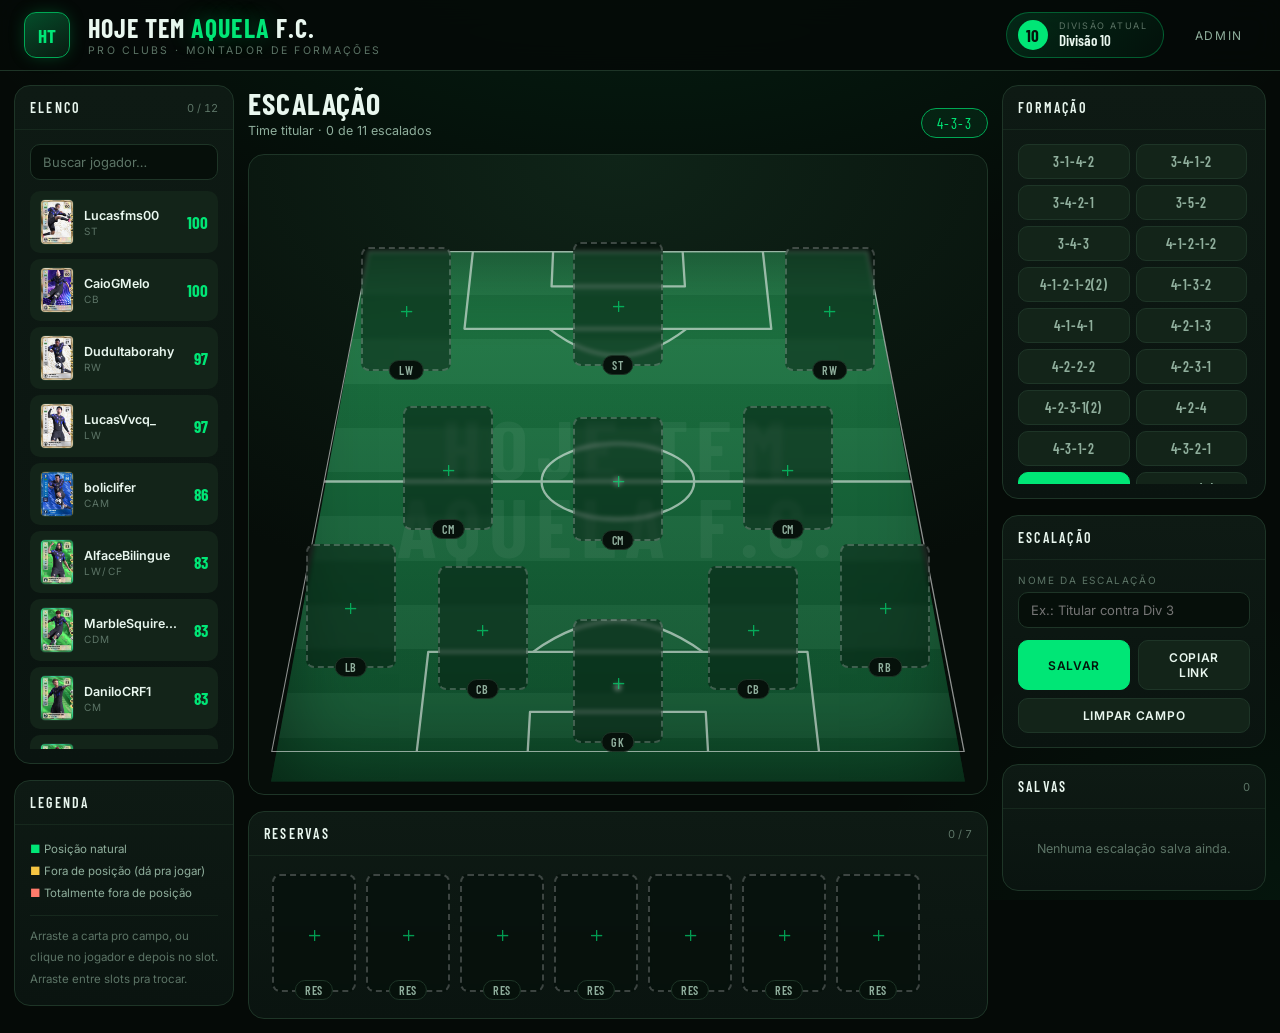
==== index.html @ 06a7ee10 "Montador de formacoes do HOJE TEM AQUELA F.C. - 29 formacoes do EA FC 26 com as coordenadas de cada " ====
<!DOCTYPE html>
<html lang="pt-BR">
<head>
<meta charset="utf-8">
<meta name="viewport" content="width=device-width, initial-scale=1">
<title>HOJE TEM AQUELA F.C. — Montador de Formações</title>
<meta name="description" content="Montador de escalações do HOJE TEM AQUELA F.C. para Pro Clubs.">
<meta name="theme-color" content="#050a07">
<link rel="icon" href="data:image/svg+xml,<svg xmlns='http://www.w3.org/2000/svg' viewBox='0 0 100 100'><rect width='100' height='100' rx='22' fill='%23050a07'/><text x='50' y='68' font-size='54' font-family='sans-serif' font-weight='bold' fill='%2300e676' text-anchor='middle'>H</text></svg>">
<link rel="preconnect" href="https://fonts.googleapis.com">
<link rel="preconnect" href="https://fonts.gstatic.com" crossorigin>
<link href="https://fonts.googleapis.com/css2?family=Barlow+Condensed:wght@400;600;700&family=Inter:wght@400;500;600;700&display=swap" rel="stylesheet">
<link rel="stylesheet" href="assets/css/styles.css">
</head>
<body>

<header class="topbar">
  <div class="crest" id="crest">HT</div>
  <div class="brand">
    <span class="name">HOJE TEM <em>AQUELA</em> F.C.</span>
    <span class="tag">Pro Clubs · Montador de Formações</span>
  </div>

  <div class="topbar-spacer"></div>

  <div class="division-badge" id="divisionBadge" title="Divisão atual do clube">
    <span class="num" id="divNum">—</span>
    <span class="meta">
      <span class="k">Divisão atual</span>
      <span class="v" id="divLabel">Carregando…</span>
    </span>
  </div>

  <a class="ghost-link" href="admin.html">Admin</a>
</header>

<main class="layout">

  <!-- ============================================================ ESQUERDA -->
  <div class="col-left">
    <section class="panel">
      <div class="panel-head">
        <h3>Elenco</h3>
        <span class="count" id="rosterCount">0</span>
      </div>
      <div class="panel-body">
        <input type="search" class="roster-search" id="rosterSearch" placeholder="Buscar jogador…" autocomplete="off">
        <div class="roster-list" id="rosterList"></div>
      </div>
    </section>

    <section class="panel">
      <div class="panel-head"><h3>Legenda</h3></div>
      <div class="panel-body" style="font-size:11.5px;line-height:1.9;color:var(--txt-dim)">
        <div><span style="color:var(--green)">■</span> Posição natural</div>
        <div><span style="color:var(--gold)">■</span> Fora de posição (dá pra jogar)</div>
        <div><span style="color:#ff7b6b">■</span> Totalmente fora de posição</div>
        <hr style="border:none;border-top:1px solid var(--line-soft);margin:10px 0">
        <div style="color:var(--txt-faint)">Arraste a carta pro campo, ou clique no jogador e depois no slot. Arraste entre slots pra trocar.</div>
      </div>
    </section>
  </div>

  <!-- ================================================================ CAMPO -->
  <div class="stage">
    <div class="stage-head">
      <div>
        <h1>Escalação</h1>
        <div class="sub" id="squadSubtitle">Time titular · 11 jogadores</div>
      </div>
      <span class="formation-tag" id="formationTag">4-3-3</span>
    </div>

    <div class="pitch-wrap" id="pitch">
      <div class="pitch-turf"></div>
      <!-- marcações já desenhadas em trapézio, acompanhando a perspectiva do gramado -->
      <svg class="pitch-lines" viewBox="0 0 900 650" preserveAspectRatio="none" aria-hidden="true">
        <g fill="none" stroke="#ffffff" stroke-width="3" stroke-linejoin="round">
          <path d="M126 0 L774 0 L900 650 L0 650 Z"/>
          <line x1="68" y1="299" x2="832" y2="299"/>
          <ellipse cx="450" cy="299" rx="99" ry="49"/>
          <!-- nossa área -->
          <path d="M204 520 L696 520 L711 650 L189 650 Z"/>
          <path d="M336 598 L564 598 L567 650 L333 650 Z"/>
          <path d="M340 520 Q450 440 560 520"/>
          <!-- área adversária -->
          <path d="M262 0 L638 0 L649 101 L251 101 Z"/>
          <path d="M366 0 L534 0 L537 46 L364 46 Z"/>
          <path d="M361 101 Q450 170 539 101"/>
        </g>
        <g fill="#ffffff">
          <circle cx="450" cy="299" r="6"/>
          <circle cx="450" cy="566" r="5"/>
        </g>
      </svg>
      <div class="pitch-watermark">HOJE TEM<br>AQUELA F.C.</div>
      <!-- slots injetados por JS -->
    </div>

    <section class="panel">
      <div class="panel-head">
        <h3>Reservas</h3>
        <span class="count" id="benchCount">0 / 7</span>
      </div>
      <div class="panel-body">
        <div class="bench" id="bench"></div>
      </div>
    </section>
  </div>

  <!-- ============================================================== DIREITA -->
  <div class="col-right">
    <section class="panel">
      <div class="panel-head"><h3>Formação</h3></div>
      <div class="panel-body">
        <div class="formation-grid" id="formationGrid"></div>
      </div>
    </section>

    <section class="panel">
      <div class="panel-head"><h3>Escalação</h3></div>
      <div class="panel-body">
        <div class="field-row">
          <label for="squadName">Nome da escalação</label>
          <input type="text" id="squadName" placeholder="Ex.: Titular contra Div 3" autocomplete="off">
        </div>
        <div class="btn-row" style="margin-bottom:8px">
          <button class="btn btn-primary" id="btnSave">Salvar</button>
          <button class="btn" id="btnShare">Copiar link</button>
        </div>
        <div class="btn-row">
          <button class="btn btn-danger btn-block" id="btnClear">Limpar campo</button>
        </div>
      </div>
    </section>

    <section class="panel">
      <div class="panel-head">
        <h3>Salvas</h3>
        <span class="count" id="savedCount">0</span>
      </div>
      <div class="panel-body">
        <div class="squad-list" id="savedList"></div>
      </div>
    </section>
  </div>

</main>

<div class="toast" id="toast"></div>

<script src="assets/js/formations.js"></script>
<script src="assets/js/app.js"></script>
</body>
</html>
---- assets/css/styles.css ----
/* ==========================================================================
   HOJE TEM AQUELA F.C. — Montador de Formações
   Tema: verde e preto
   ========================================================================== */

:root {
  --green:        #00e676;
  --green-bright: #4dffa6;
  --green-dim:    #00a854;
  --green-deep:   #044d2a;
  --glow:         rgba(0, 230, 118, .35);

  --bg:        #050a07;
  --bg-2:      #0a1410;
  --panel:     #0e1a14;
  --panel-2:   #132419;
  --line:      #1e3527;
  --line-soft: #16281d;

  --txt:       #e9f7ef;
  --txt-dim:   #8fae9c;
  --txt-faint: #5c7466;

  --gold:      #f5c542;
  --radius:    10px;
  --radius-lg: 16px;

  --font-head: 'Barlow Condensed', 'Arial Narrow', 'Oswald', system-ui, sans-serif;
  --font-body: 'Inter', system-ui, -apple-system, 'Segoe UI', sans-serif;

  /* Carta = 117x169 num gramado de 900x650, convertido para % da área do campo.
     A área do campo é maior que o gramado para as cartas da frente poderem "vazar" por cima. */
  --card-w: 12.2%;
  --card-h: 19.4%;   /* mantém a proporção 720x995 do recorte */
}

* { box-sizing: border-box; }

html, body {
  margin: 0;
  padding: 0;
  background: var(--bg);
  color: var(--txt);
  font-family: var(--font-body);
  -webkit-font-smoothing: antialiased;
}

body {
  min-height: 100vh;
  background-image:
    radial-gradient(1100px 600px at 50% -10%, rgba(0, 230, 118, .10), transparent 65%),
    radial-gradient(700px 500px at 100% 100%, rgba(0, 230, 118, .05), transparent 60%);
  background-attachment: fixed;
}

h1, h2, h3, h4 { font-family: var(--font-head); margin: 0; letter-spacing: .02em; }
button { font-family: inherit; cursor: pointer; }
input, select { font-family: inherit; }

/* ------------------------------------------------------------------ header */

.topbar {
  position: sticky;
  top: 0;
  z-index: 60;
  display: flex;
  align-items: center;
  gap: 18px;
  padding: 12px 24px;
  background: rgba(5, 10, 7, .88);
  backdrop-filter: blur(14px);
  border-bottom: 1px solid var(--line);
}

.crest {
  width: 46px;
  height: 46px;
  flex: none;
  display: grid;
  place-items: center;
  border-radius: 12px;
  background: linear-gradient(150deg, var(--green-deep), #0a1a11);
  border: 1px solid var(--green-dim);
  box-shadow: 0 0 18px -4px var(--glow);
  font-family: var(--font-head);
  font-weight: 700;
  font-size: 19px;
  color: var(--green);
  overflow: hidden;
}
.crest img { width: 100%; height: 100%; object-fit: contain; }

.brand { display: flex; flex-direction: column; line-height: 1.05; min-width: 0; }
.brand .name {
  font-family: var(--font-head);
  font-weight: 700;
  font-size: 26px;
  text-transform: uppercase;
  letter-spacing: .04em;
  white-space: nowrap;
}
.brand .name em {
  font-style: normal;
  color: var(--green);
  text-shadow: 0 0 22px var(--glow);
}
.brand .tag {
  font-size: 10.5px;
  text-transform: uppercase;
  letter-spacing: .22em;
  color: var(--txt-faint);
  margin-top: 3px;
}

.topbar-spacer { flex: 1; }

.division-badge {
  display: flex;
  align-items: center;
  gap: 11px;
  padding: 7px 15px 7px 11px;
  border-radius: 999px;
  background: linear-gradient(135deg, rgba(0, 230, 118, .14), rgba(0, 230, 118, .04));
  border: 1px solid rgba(0, 230, 118, .32);
}
.division-badge .num {
  width: 30px; height: 30px;
  display: grid; place-items: center;
  border-radius: 50%;
  background: var(--green);
  color: #04140b;
  font-family: var(--font-head);
  font-weight: 700;
  font-size: 17px;
}
.division-badge .meta { display: flex; flex-direction: column; line-height: 1.2; }
.division-badge .meta .k {
  font-size: 9px; text-transform: uppercase; letter-spacing: .18em; color: var(--txt-faint);
}
.division-badge .meta .v {
  font-family: var(--font-head); font-size: 15px; font-weight: 600; white-space: nowrap;
}

.ghost-link {
  color: var(--txt-dim);
  text-decoration: none;
  font-size: 12px;
  text-transform: uppercase;
  letter-spacing: .14em;
  padding: 8px 12px;
  border-radius: var(--radius);
  border: 1px solid transparent;
}
.ghost-link:hover { color: var(--green); border-color: var(--line); background: var(--panel); }

/* -------------------------------------------------------------------- shell */

.layout {
  display: grid;
  grid-template-columns: 250px minmax(0, 1fr) 300px;
  gap: 18px;
  padding: 18px 24px 60px;
  align-items: start;
  max-width: 1720px;
  margin: 0 auto;
}

.panel {
  background: linear-gradient(180deg, var(--panel), var(--bg-2));
  border: 1px solid var(--line);
  border-radius: var(--radius-lg);
  overflow: hidden;
}
.panel + .panel { margin-top: 16px; }

.panel-head {
  display: flex;
  align-items: center;
  justify-content: space-between;
  gap: 8px;
  padding: 13px 15px;
  border-bottom: 1px solid var(--line-soft);
}
.panel-head h3 {
  font-size: 14px;
  text-transform: uppercase;
  letter-spacing: .16em;
  color: var(--txt);
  font-weight: 600;
}
.panel-head .count {
  font-size: 11px;
  color: var(--txt-faint);
  font-variant-numeric: tabular-nums;
}
.panel-body { padding: 14px 15px; }

/* --------------------------------------------------------------------- pitch */

.stage { display: flex; flex-direction: column; gap: 16px; min-width: 0; }

.stage-head {
  display: flex;
  align-items: flex-end;
  justify-content: space-between;
  gap: 16px;
  flex-wrap: wrap;
}
.stage-head h1 {
  font-size: 30px;
  text-transform: uppercase;
  letter-spacing: .04em;
}
.stage-head .sub { font-size: 12.5px; color: var(--txt-dim); margin-top: 2px; }

.formation-tag {
  font-family: var(--font-head);
  font-size: 15px;
  letter-spacing: .1em;
  color: var(--green);
  border: 1px solid var(--green-dim);
  background: rgba(0, 230, 118, .08);
  border-radius: 999px;
  padding: 5px 15px;
}

.pitch-wrap {
  position: relative;
  width: 100%;
  aspect-ratio: 900 / 780;
  border-radius: var(--radius-lg);
  background: radial-gradient(120% 90% at 50% 0%, #0f2418, #060d09 78%);
  border: 1px solid var(--line);
  overflow: hidden;
  padding: 0;
}

/* gramado em perspectiva (trapézio), separado dos jogadores para não distorcê-los */
.pitch-turf {
  position: absolute;
  inset: 15% 3% 2%;
  background:
    repeating-linear-gradient(180deg,
      rgba(255, 255, 255, .035) 0 8.33%,
      rgba(0, 0, 0, .045) 8.33% 16.66%),
    linear-gradient(180deg, #1f7a45 0%, #17663a 45%, #0f4d2b 100%);
  clip-path: polygon(14% 0%, 86% 0%, 100% 100%, 0% 100%);
  box-shadow: inset 0 0 90px rgba(0, 0, 0, .55);
}

/* marcações do campo desenhadas em SVG por cima do gramado */
.pitch-lines {
  position: absolute;
  inset: 15% 3% 2%;
  clip-path: polygon(14% 0%, 86% 0%, 100% 100%, 0% 100%);
  pointer-events: none;
  opacity: .55;
}

.pitch-watermark {
  position: absolute;
  left: 50%;
  top: 52%;
  transform: translate(-50%, -50%);
  font-family: var(--font-head);
  font-size: clamp(30px, 6.5vw, 82px);
  font-weight: 700;
  letter-spacing: .1em;
  color: rgba(255, 255, 255, .05);
  white-space: nowrap;
  pointer-events: none;
  user-select: none;
  text-align: center;
  line-height: .95;
}

/* ---------------------------------------------------------------- slot/carta */

.slot {
  position: absolute;
  width: var(--card-w);
  height: var(--card-h);
  transform: translate(-50%, -50%);
  cursor: pointer;
  z-index: 5;
}
.slot.is-over { z-index: 20; }
.slot.is-dragging { opacity: .35; }

.slot-inner {
  position: relative;
  width: 100%;
  height: 100%;
  border-radius: 8px;
  transition: transform .14s ease, filter .14s ease;
}
.slot:hover .slot-inner { transform: translateY(-5px); filter: drop-shadow(0 8px 16px rgba(0, 0, 0, .6)); }
.slot.is-over .slot-inner { transform: translateY(-7px) scale(1.05); }
.slot.is-selected .slot-inner { transform: translateY(-5px) scale(1.03); }

/* slot vazio */
.slot-empty {
  width: 100%;
  height: 100%;
  display: grid;
  place-items: center;
  border: 2px dashed rgba(255, 255, 255, .22);
  border-radius: 8px;
  background: rgba(4, 12, 8, .42);
  backdrop-filter: blur(2px);
  transition: border-color .14s, background .14s;
}
.slot-empty::after {
  content: '+';
  font-family: var(--font-head);
  font-size: 30px;
  font-weight: 300;
  color: rgba(0, 230, 118, .65);
  line-height: 1;
}
.slot:hover .slot-empty,
.slot.is-over .slot-empty {
  border-color: var(--green);
  background: rgba(0, 230, 118, .12);
}

/* etiqueta de posição */
.slot-pos {
  position: absolute;
  left: 50%;
  bottom: -9px;
  transform: translateX(-50%);
  z-index: 3;
  padding: 2px 9px;
  border-radius: 999px;
  background: #06110b;
  border: 1px solid var(--line);
  font-family: var(--font-head);
  font-size: clamp(9px, 1.05vw, 12px);
  font-weight: 600;
  letter-spacing: .06em;
  color: var(--txt-dim);
  white-space: nowrap;
}
.slot.fit-natural .slot-pos { color: var(--green); border-color: var(--green-dim); }
.slot.fit-related .slot-pos { color: var(--gold);  border-color: rgba(245, 197, 66, .45); }
.slot.fit-out     .slot-pos { color: #ff7b6b;      border-color: rgba(255, 123, 107, .45); }

/* botão de remover */
.slot-remove {
  position: absolute;
  top: -7px; right: -7px;
  z-index: 4;
  width: 20px; height: 20px;
  border-radius: 50%;
  border: 1px solid #3a1414;
  background: #2a0d0d;
  color: #ff8f7d;
  font-size: 13px;
  line-height: 1;
  display: none;
  place-items: center;
  padding: 0;
}
.slot:hover .slot-remove { display: grid; }
.slot-remove:hover { background: #4a1414; color: #fff; }

/* ------------------------------------------------------------- carta jogador */

.card {
  position: relative;
  width: 100%;
  height: 100%;
  /* acompanha o arredondamento da própria moldura da carta do jogo */
  border-radius: 7% / 5%;
  overflow: hidden;
  user-select: none;
  -webkit-user-drag: none;
}
.card img {
  width: 100%;
  height: 100%;
  object-fit: contain;
  display: block;
  pointer-events: none;
  filter: drop-shadow(0 4px 10px rgba(0, 0, 0, .55));
}

/* carta gerada (fallback pra quem ainda não tem imagem recortada) */
.card-gen {
  width: 100%;
  height: 100%;
  display: flex;
  flex-direction: column;
  border-radius: 8px;
  padding: 9% 8% 7%;
  background: linear-gradient(165deg, #123a24 0%, #0a1f14 48%, #05100a 100%);
  border: 1px solid rgba(0, 230, 118, .38);
  box-shadow: inset 0 1px 0 rgba(0, 230, 118, .22), 0 4px 14px rgba(0, 0, 0, .55);
  overflow: hidden;
}
.card-gen::before {
  content: '';
  position: absolute;
  inset: 0;
  background: linear-gradient(115deg, transparent 40%, rgba(0, 230, 118, .07) 50%, transparent 60%);
  pointer-events: none;
}
.card-gen .cg-top { display: flex; align-items: flex-start; gap: 5%; line-height: 1; }
.card-gen .cg-rating {
  font-family: var(--font-head);
  font-weight: 700;
  font-size: clamp(13px, 2.3vw, 26px);
  color: var(--green);
}
.card-gen .cg-pos {
  font-family: var(--font-head);
  font-size: clamp(7px, 1.05vw, 12px);
  letter-spacing: .06em;
  color: var(--txt-dim);
  margin-top: 12%;
}
.card-gen .cg-face {
  flex: 1;
  display: grid;
  place-items: center;
  font-family: var(--font-head);
  font-weight: 700;
  font-size: clamp(16px, 3.2vw, 40px);
  color: rgba(0, 230, 118, .22);
  letter-spacing: .02em;
}
.card-gen .cg-name {
  text-align: center;
  font-family: var(--font-head);
  font-size: clamp(8px, 1.25vw, 14px);
  font-weight: 600;
  text-transform: uppercase;
  letter-spacing: .03em;
  color: var(--txt);
  border-top: 1px solid rgba(0, 230, 118, .22);
  padding-top: 4%;
  white-space: nowrap;
  overflow: hidden;
  text-overflow: ellipsis;
}

/* ------------------------------------------------------------------- reservas */

.bench {
  display: flex;
  gap: 10px;
  overflow-x: auto;
  padding: 4px 8px 12px;
}
.bench .bench-slot {
  position: relative;
  transform: none;            /* anula o centramento usado pelos slots do campo */
  flex: 0 0 84px;
  width: 84px;
  height: 118px;
  cursor: pointer;
}
.bench .bench-slot .slot-inner { width: 100%; height: 100%; }
.bench .bench-slot:hover .slot-inner { transform: translateY(-4px); }
.bench .bench-slot .slot-pos { bottom: -8px; }

/* --------------------------------------------------------------------- elenco */

.roster-search {
  width: 100%;
  padding: 9px 12px;
  border-radius: var(--radius);
  border: 1px solid var(--line);
  background: #060f0a;
  color: var(--txt);
  font-size: 13px;
  outline: none;
  margin-bottom: 11px;
}
.roster-search:focus { border-color: var(--green-dim); box-shadow: 0 0 0 3px rgba(0, 230, 118, .1); }
.roster-search::placeholder { color: var(--txt-faint); }

.roster-list { display: flex; flex-direction: column; gap: 6px; max-height: 62vh; overflow-y: auto; }

.roster-item {
  display: flex;
  align-items: center;
  gap: 10px;
  padding: 7px 9px;
  border-radius: var(--radius);
  border: 1px solid transparent;
  background: var(--panel-2);
  cursor: grab;
  transition: border-color .12s, background .12s, transform .12s;
}
.roster-item:hover { border-color: var(--green-dim); background: #16301f; }
.roster-item.is-selected {
  border-color: var(--green);
  background: rgba(0, 230, 118, .12);
  box-shadow: 0 0 0 3px rgba(0, 230, 118, .08);
}
.roster-item.is-used { opacity: .38; }
.roster-item.is-dragging { opacity: .4; }

.roster-item .thumb {
  width: 34px; height: 46px;
  flex: none;
  border-radius: 5px;
  overflow: hidden;
  background: #08170e;
  border: 1px solid var(--line);
  display: grid; place-items: center;
  font-family: var(--font-head);
  font-size: 13px;
  color: var(--green-dim);
}
.roster-item .thumb img { width: 100%; height: 100%; object-fit: contain; }
.roster-item .info { min-width: 0; flex: 1; }
.roster-item .info .n {
  font-size: 12.5px;
  font-weight: 600;
  white-space: nowrap;
  overflow: hidden;
  text-overflow: ellipsis;
}
.roster-item .info .p {
  font-size: 10px;
  text-transform: uppercase;
  letter-spacing: .12em;
  color: var(--txt-faint);
  margin-top: 2px;
}
.roster-item .ovr {
  font-family: var(--font-head);
  font-size: 17px;
  font-weight: 700;
  color: var(--green);
}

.empty-state {
  text-align: center;
  padding: 26px 14px;
  color: var(--txt-faint);
  font-size: 12.5px;
  line-height: 1.65;
}
.empty-state strong { color: var(--txt-dim); display: block; margin-bottom: 6px; font-size: 13px; }
.empty-state code {
  background: #08170e;
  border: 1px solid var(--line);
  border-radius: 4px;
  padding: 1px 5px;
  color: var(--green);
  font-size: 11.5px;
}

/* ------------------------------------------------------------------ formações */

.formation-grid {
  display: grid;
  grid-template-columns: 1fr 1fr;
  gap: 6px;
  max-height: 340px;
  overflow-y: auto;
  padding-right: 3px;
}
.formation-btn {
  padding: 8px 4px;
  border-radius: var(--radius);
  border: 1px solid var(--line);
  background: var(--panel-2);
  color: var(--txt-dim);
  font-family: var(--font-head);
  font-size: 14px;
  font-weight: 600;
  letter-spacing: .04em;
  transition: all .12s;
}
.formation-btn:hover { border-color: var(--green-dim); color: var(--txt); background: #16301f; }
.formation-btn.is-active {
  background: var(--green);
  border-color: var(--green);
  color: #04140b;
  font-weight: 700;
}

/* ------------------------------------------------------------------- controles */

.field-row { margin-bottom: 12px; }
.field-row:last-child { margin-bottom: 0; }
.field-row label {
  display: block;
  font-size: 10px;
  text-transform: uppercase;
  letter-spacing: .16em;
  color: var(--txt-faint);
  margin-bottom: 6px;
}
.field-row input[type="text"] {
  width: 100%;
  padding: 9px 12px;
  border-radius: var(--radius);
  border: 1px solid var(--line);
  background: #060f0a;
  color: var(--txt);
  font-size: 13px;
  outline: none;
}
.field-row input[type="text"]:focus { border-color: var(--green-dim); }

.btn {
  display: inline-flex;
  align-items: center;
  justify-content: center;
  gap: 7px;
  padding: 9px 14px;
  border-radius: var(--radius);
  border: 1px solid var(--line);
  background: var(--panel-2);
  color: var(--txt);
  font-size: 12px;
  font-weight: 600;
  letter-spacing: .06em;
  text-transform: uppercase;
  transition: all .12s;
}
.btn:hover { border-color: var(--green-dim); background: #16301f; }
.btn-primary {
  background: var(--green);
  border-color: var(--green);
  color: #04140b;
}
.btn-primary:hover { background: var(--green-bright); border-color: var(--green-bright); }
.btn-danger:hover { border-color: #6b2020; background: #2a0d0d; color: #ff8f7d; }
.btn-block { width: 100%; }
.btn-row { display: flex; gap: 8px; }
.btn-row .btn { flex: 1; }

/* squads salvos */
.squad-list { display: flex; flex-direction: column; gap: 5px; }
.squad-row {
  display: flex;
  align-items: center;
  gap: 8px;
  padding: 8px 10px;
  border-radius: var(--radius);
  background: var(--panel-2);
  border: 1px solid transparent;
}
.squad-row:hover { border-color: var(--line); }
.squad-row .sq-name {
  flex: 1;
  font-size: 12.5px;
  cursor: pointer;
  white-space: nowrap;
  overflow: hidden;
  text-overflow: ellipsis;
}
.squad-row .sq-name:hover { color: var(--green); }
.squad-row .sq-form { font-family: var(--font-head); font-size: 12px; color: var(--txt-faint); }
.squad-row .sq-del {
  border: none; background: none; color: var(--txt-faint); font-size: 15px; line-height: 1; padding: 0 2px;
}
.squad-row .sq-del:hover { color: #ff8f7d; }

/* --------------------------------------------------------------------- toast */

.toast {
  position: fixed;
  left: 50%;
  bottom: 26px;
  transform: translateX(-50%) translateY(20px);
  z-index: 200;
  padding: 11px 20px;
  border-radius: 999px;
  background: #0b1d13;
  border: 1px solid var(--green-dim);
  color: var(--green);
  font-size: 12.5px;
  font-weight: 600;
  letter-spacing: .04em;
  box-shadow: 0 8px 30px rgba(0, 0, 0, .6);
  opacity: 0;
  pointer-events: none;
  transition: opacity .2s, transform .2s;
}
.toast.show { opacity: 1; transform: translateX(-50%) translateY(0); }

/* imagem "fantasma" durante o arraste */
.drag-ghost {
  position: fixed;
  z-index: 500;
  width: 88px;
  pointer-events: none;
  opacity: .9;
  transform: translate(-50%, -50%) rotate(-4deg);
}

/* ------------------------------------------------------------------ responsivo */

@media (max-width: 1300px) {
  .layout { grid-template-columns: 220px minmax(0, 1fr) 264px; gap: 14px; padding: 14px; }
}

@media (max-width: 1050px) {
  .layout {
    grid-template-columns: minmax(0, 1fr);
    padding: 12px;
  }
  .col-left  { order: 2; }
  .stage     { order: 1; }
  .col-right { order: 3; }
  .roster-list { max-height: none; }
  .formation-grid { grid-template-columns: repeat(3, 1fr); max-height: none; }
}

@media (max-width: 620px) {
  .topbar { padding: 10px 13px; gap: 11px; flex-wrap: wrap; }
  .brand .name { font-size: 19px; }
  .crest { width: 38px; height: 38px; font-size: 15px; }
  .division-badge { padding: 5px 11px 5px 7px; }
  .division-badge .num { width: 25px; height: 25px; font-size: 14px; }
  .stage-head h1 { font-size: 22px; }
  .formation-grid { grid-template-columns: repeat(2, 1fr); }
  .slot-pos { bottom: -7px; padding: 1px 6px; }
}

/* barra de rolagem */
::-webkit-scrollbar { width: 9px; height: 9px; }
::-webkit-scrollbar-track { background: transparent; }
::-webkit-scrollbar-thumb { background: #1c3325; border-radius: 6px; border: 2px solid var(--bg); }
::-webkit-scrollbar-thumb:hover { background: var(--green-deep); }
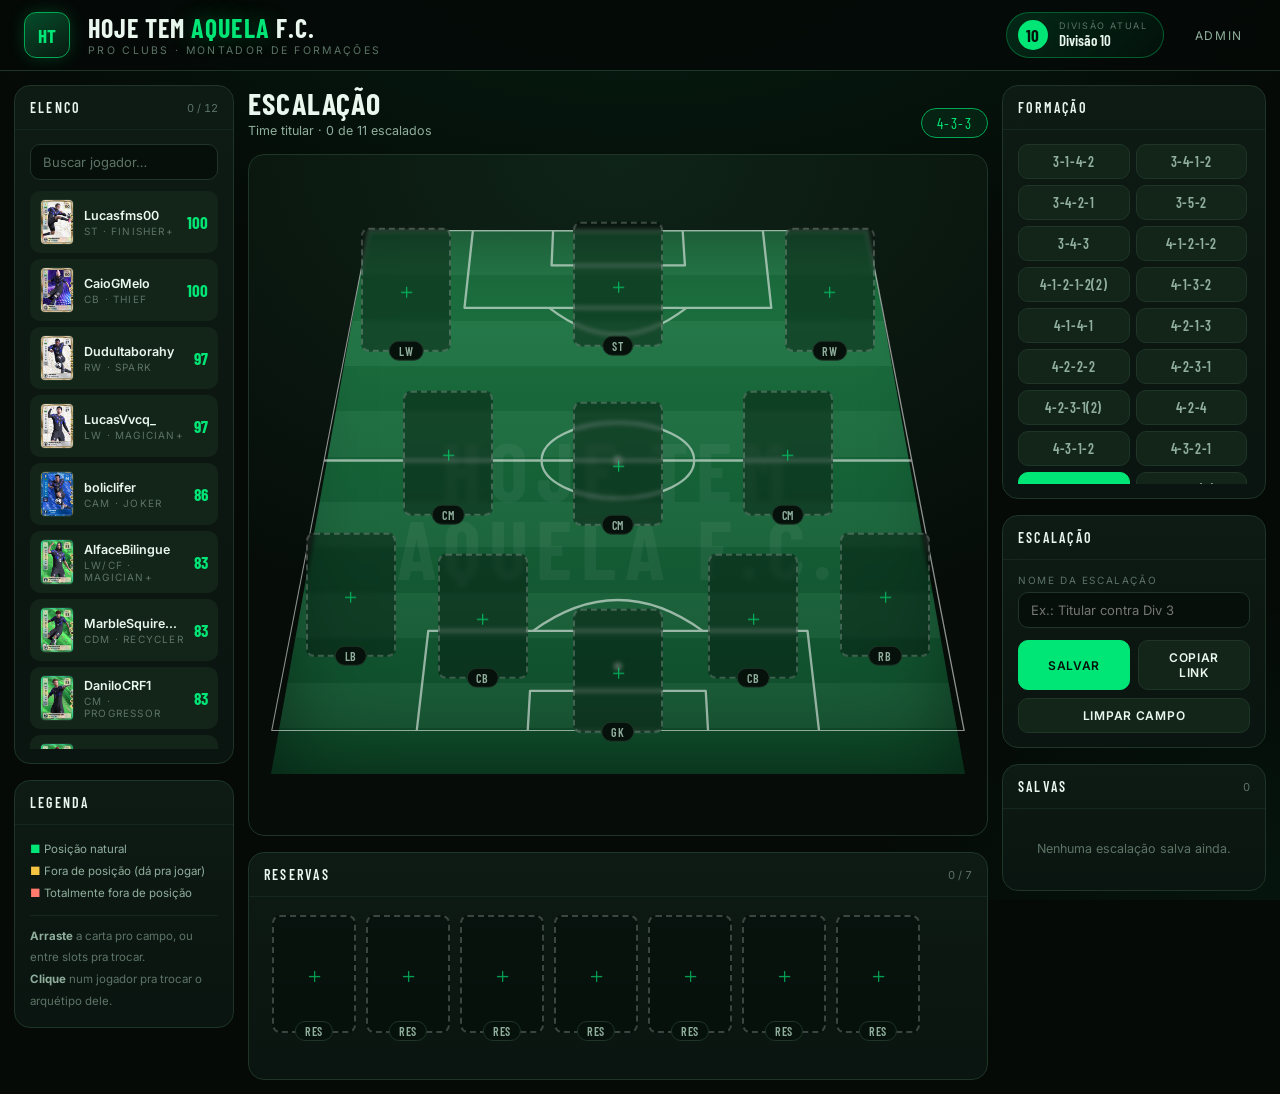
==== commit fd6f1c2c: "Seletor de arquetipo ao clicar num jogador - Clicar num jogador (no campo ou no elenco) abre um sele" ====
--- a/index.html
+++ b/index.html
@@ -56,7 +56,10 @@
         <div><span style="color:var(--gold)">■</span> Fora de posição (dá pra jogar)</div>
         <div><span style="color:#ff7b6b">■</span> Totalmente fora de posição</div>
         <hr style="border:none;border-top:1px solid var(--line-soft);margin:10px 0">
-        <div style="color:var(--txt-faint)">Arraste a carta pro campo, ou clique no jogador e depois no slot. Arraste entre slots pra trocar.</div>
+        <div style="color:var(--txt-faint)">
+          <strong style="color:var(--txt-dim)">Arraste</strong> a carta pro campo, ou entre slots pra trocar.<br>
+          <strong style="color:var(--txt-dim)">Clique</strong> num jogador pra trocar o arquétipo dele.
+        </div>
       </div>
     </section>
   </div>
@@ -149,7 +152,27 @@
 
 <div class="toast" id="toast"></div>
 
+<!-- seletor de arquétipo: abre ao clicar num jogador -->
+<div class="modal-bg" id="modalBg" hidden>
+  <div class="modal" role="dialog" aria-modal="true" aria-labelledby="modalNome">
+    <div class="modal-head">
+      <div class="modal-carta" id="modalCarta"></div>
+      <div class="modal-quem">
+        <h3 id="modalNome">—</h3>
+        <span class="gt" id="modalTag"></span>
+        <span class="atual" id="modalAtual"></span>
+      </div>
+      <button class="modal-x" id="modalFechar" title="Fechar">×</button>
+    </div>
+
+    <div class="modal-body" id="modalArquetipos"></div>
+
+    <div class="modal-pe" id="modalAcoes"></div>
+  </div>
+</div>
+
 <script src="assets/js/formations.js"></script>
+<script src="assets/js/archetypes.js"></script>
 <script src="assets/js/app.js"></script>
 </body>
 </html>
--- a/assets/css/styles.css
+++ b/assets/css/styles.css
@@ -29,9 +29,10 @@
   --font-body: 'Inter', system-ui, -apple-system, 'Segoe UI', sans-serif;
 
   /* Carta = 117x169 num gramado de 900x650, convertido para % da área do campo.
-     A área do campo é maior que o gramado para as cartas da frente poderem "vazar" por cima. */
+     A área do campo é maior que o gramado: sobra em cima para as cartas da frente
+     "vazarem" por cima, e embaixo para a etiqueta de posição e o nome do jogador. */
   --card-w: 12.2%;
-  --card-h: 19.4%;   /* mantém a proporção 720x995 do recorte */
+  --card-h: 18.3%;   /* mantém a proporção 720x995 do recorte */
 }
 
 * { box-sizing: border-box; }
@@ -227,7 +228,7 @@
 .pitch-wrap {
   position: relative;
   width: 100%;
-  aspect-ratio: 900 / 780;
+  aspect-ratio: 900 / 830;
   border-radius: var(--radius-lg);
   background: radial-gradient(120% 90% at 50% 0%, #0f2418, #060d09 78%);
   border: 1px solid var(--line);
@@ -238,7 +239,7 @@
 /* gramado em perspectiva (trapézio), separado dos jogadores para não distorcê-los */
 .pitch-turf {
   position: absolute;
-  inset: 15% 3% 2%;
+  inset: 11% 3% 9%;
   background:
     repeating-linear-gradient(180deg,
       rgba(255, 255, 255, .035) 0 8.33%,
@@ -251,7 +252,7 @@
 /* marcações do campo desenhadas em SVG por cima do gramado */
 .pitch-lines {
   position: absolute;
-  inset: 15% 3% 2%;
+  inset: 11% 3% 9%;
   clip-path: polygon(14% 0%, 86% 0%, 100% 100%, 0% 100%);
   pointer-events: none;
   opacity: .55;
@@ -345,6 +346,31 @@
 .slot.fit-natural .slot-pos { color: var(--green); border-color: var(--green-dim); }
 .slot.fit-related .slot-pos { color: var(--gold);  border-color: rgba(245, 197, 66, .45); }
 .slot.fit-out     .slot-pos { color: #ff7b6b;      border-color: rgba(255, 123, 107, .45); }
+
+/* nome do jogador, logo abaixo da posição — pra quando a foto não entrega quem é */
+.slot-name {
+  position: absolute;
+  left: 50%;
+  bottom: -30px;
+  transform: translateX(-50%);
+  z-index: 3;
+  max-width: 155%;
+  padding: 1px 7px;
+  border-radius: 5px;
+  background: rgba(4, 12, 8, .82);
+  border: 1px solid var(--line-soft);
+  font-size: clamp(8px, .92vw, 11px);
+  font-weight: 600;
+  letter-spacing: .01em;
+  line-height: 1.45;
+  color: var(--txt-dim);
+  white-space: nowrap;
+  overflow: hidden;
+  text-overflow: ellipsis;
+  text-align: center;
+  pointer-events: none;
+}
+.slot:hover .slot-name { color: var(--txt); border-color: var(--line); }
 
 /* botão de remover */
 .slot-remove {
@@ -451,7 +477,7 @@
   display: flex;
   gap: 10px;
   overflow-x: auto;
-  padding: 4px 8px 12px;
+  padding: 4px 8px 32px;   /* espaço para a posição e o nome embaixo da carta */
 }
 .bench .bench-slot {
   position: relative;
@@ -463,7 +489,8 @@
 }
 .bench .bench-slot .slot-inner { width: 100%; height: 100%; }
 .bench .bench-slot:hover .slot-inner { transform: translateY(-4px); }
-.bench .bench-slot .slot-pos { bottom: -8px; }
+.bench .bench-slot .slot-pos  { bottom: -8px; }
+.bench .bench-slot .slot-name { bottom: -28px; max-width: 128%; }
 
 /* --------------------------------------------------------------------- elenco */
 
@@ -486,6 +513,7 @@
 .roster-item {
   display: flex;
   align-items: center;
+  flex-wrap: wrap;
   gap: 10px;
   padding: 7px 9px;
   border-radius: var(--radius);
@@ -536,6 +564,37 @@
   font-size: 17px;
   font-weight: 700;
   color: var(--green);
+}
+
+/* seletor de carta — só aparece para quem tem mais de uma */
+.variant-pills {
+  display: flex;
+  flex-wrap: wrap;
+  gap: 4px;
+  width: 100%;
+  padding-top: 7px;
+  border-top: 1px solid var(--line-soft);
+}
+.variant-pill {
+  flex: 1 1 auto;
+  min-width: 34px;
+  padding: 4px 7px;
+  border-radius: 6px;
+  border: 1px solid var(--line);
+  background: #08170e;
+  color: var(--txt-faint);
+  font-family: var(--font-head);
+  font-size: 11px;
+  font-weight: 600;
+  letter-spacing: .06em;
+  transition: all .12s;
+}
+.variant-pill:hover { border-color: var(--green-dim); color: var(--txt); }
+.variant-pill.is-active {
+  background: var(--green);
+  border-color: var(--green);
+  color: #04140b;
+  font-weight: 700;
 }
 
 .empty-state {
@@ -687,6 +746,184 @@
 }
 .toast.show { opacity: 1; transform: translateX(-50%) translateY(0); }
 
+/* ------------------------------------------------- seletor de arquétipo */
+
+.modal-bg {
+  position: fixed;
+  inset: 0;
+  z-index: 300;
+  display: grid;
+  place-items: center;
+  padding: 20px;
+  background: rgba(2, 6, 4, .78);
+  backdrop-filter: blur(5px);
+  animation: fade .14s ease;
+}
+.modal-bg[hidden] { display: none; }
+@keyframes fade { from { opacity: 0 } to { opacity: 1 } }
+
+.modal {
+  width: min(560px, 100%);
+  max-height: min(78vh, 720px);
+  display: flex;
+  flex-direction: column;
+  background: linear-gradient(180deg, var(--panel), var(--bg-2));
+  border: 1px solid var(--line);
+  border-radius: var(--radius-lg);
+  box-shadow: 0 24px 60px rgba(0, 0, 0, .65);
+  overflow: hidden;
+  animation: sobe .16s ease;
+}
+@keyframes sobe { from { transform: translateY(12px); opacity: .6 } to { transform: none; opacity: 1 } }
+
+.modal-head {
+  display: flex;
+  align-items: center;
+  gap: 14px;
+  padding: 15px 16px;
+  border-bottom: 1px solid var(--line-soft);
+}
+.modal-carta {
+  width: 52px;
+  height: 72px;
+  flex: none;
+  border-radius: 6px;
+  overflow: hidden;
+  background: #08170e;
+  border: 1px solid var(--line);
+}
+.modal-carta img { width: 100%; height: 100%; object-fit: contain; }
+.modal-carta .card, .modal-carta .card-gen { border-radius: 6px; }
+
+.modal-quem { flex: 1; min-width: 0; display: flex; flex-direction: column; gap: 3px; }
+.modal-quem h3 {
+  font-size: 21px;
+  text-transform: uppercase;
+  letter-spacing: .03em;
+  white-space: nowrap;
+  overflow: hidden;
+  text-overflow: ellipsis;
+}
+.modal-quem .gt { font-size: 11px; color: var(--txt-faint); letter-spacing: .1em; }
+.modal-quem .atual { font-size: 11.5px; color: var(--green); font-weight: 600; }
+
+.modal-x {
+  flex: none;
+  width: 30px; height: 30px;
+  display: grid; place-items: center;
+  border-radius: 8px;
+  border: 1px solid var(--line);
+  background: var(--panel-2);
+  color: var(--txt-dim);
+  font-size: 17px;
+  line-height: 1;
+  padding: 0;
+}
+.modal-x:hover { border-color: var(--green-dim); color: var(--txt); }
+
+.modal-body { padding: 14px 16px; overflow-y: auto; }
+
+.setor + .setor { margin-top: 16px; }
+.setor-nome {
+  display: flex;
+  align-items: center;
+  gap: 9px;
+  font-family: var(--font-head);
+  font-size: 12px;
+  text-transform: uppercase;
+  letter-spacing: .18em;
+  color: var(--txt-faint);
+  margin-bottom: 9px;
+}
+.setor-nome::after {
+  content: '';
+  flex: 1;
+  height: 1px;
+  background: var(--line-soft);
+}
+
+.arq-grid { display: grid; grid-template-columns: repeat(2, minmax(0, 1fr)); gap: 7px; }
+
+.arq {
+  display: flex;
+  align-items: center;
+  gap: 10px;
+  padding: 8px 10px;
+  border-radius: var(--radius);
+  border: 1px solid var(--line);
+  background: var(--panel-2);
+  text-align: left;
+  color: var(--txt);
+  transition: all .12s;
+}
+.arq:hover:not(:disabled) { border-color: var(--green-dim); background: #16301f; }
+.arq.is-active {
+  border-color: var(--green);
+  background: rgba(0, 230, 118, .13);
+  box-shadow: 0 0 0 3px rgba(0, 230, 118, .08);
+}
+.arq:disabled { opacity: .34; cursor: not-allowed; }
+
+.arq .icone {
+  width: 32px; height: 44px;
+  flex: none;
+  border-radius: 4px;
+  overflow: hidden;
+  background: #08170e;
+  border: 1px solid var(--line-soft);
+  display: grid;
+  place-items: center;
+  font-family: var(--font-head);
+  font-size: 13px;
+  color: var(--green-dim);
+}
+.arq .icone img { width: 100%; height: 100%; object-fit: contain; }
+/* os símbolos são PNG branco com fundo transparente; a cor vem daqui */
+.arq .icone img.simbolo { padding: 4px; opacity: .55; }
+.arq:hover:not(:disabled) .icone img.simbolo { opacity: .85; }
+.arq.is-active .icone img.simbolo { opacity: 1; }
+.arq .txt { min-width: 0; flex: 1; }
+.arq .txt .n {
+  font-family: var(--font-head);
+  font-size: 14.5px;
+  font-weight: 600;
+  letter-spacing: .04em;
+  white-space: nowrap;
+  overflow: hidden;
+  text-overflow: ellipsis;
+}
+.arq .txt .d {
+  font-size: 10px;
+  text-transform: uppercase;
+  letter-spacing: .12em;
+  color: var(--txt-faint);
+  margin-top: 2px;
+}
+.arq .ovr { font-family: var(--font-head); font-size: 16px; font-weight: 700; color: var(--green); }
+
+.modal-pe {
+  display: flex;
+  gap: 8px;
+  padding: 13px 16px;
+  border-top: 1px solid var(--line-soft);
+  background: rgba(4, 12, 8, .4);
+}
+.modal-pe .btn { flex: 1; }
+
+.modal-vazio {
+  text-align: center;
+  padding: 18px 10px;
+  font-size: 12.5px;
+  line-height: 1.7;
+  color: var(--txt-faint);
+}
+
+@media (max-width: 560px) {
+  .arq-grid { grid-template-columns: minmax(0, 1fr); }
+  .modal { max-height: 86vh; }
+  .modal-pe { flex-wrap: wrap; }
+}
+
 /* imagem "fantasma" durante o arraste */
 .drag-ghost {
   position: fixed;
@@ -723,7 +960,8 @@
   .division-badge .num { width: 25px; height: 25px; font-size: 14px; }
   .stage-head h1 { font-size: 22px; }
   .formation-grid { grid-template-columns: repeat(2, 1fr); }
-  .slot-pos { bottom: -7px; padding: 1px 6px; }
+  .slot-pos  { bottom: -7px; padding: 1px 6px; }
+  .slot-name { bottom: -25px; padding: 0 5px; max-width: 170%; }
 }
 
 /* barra de rolagem */
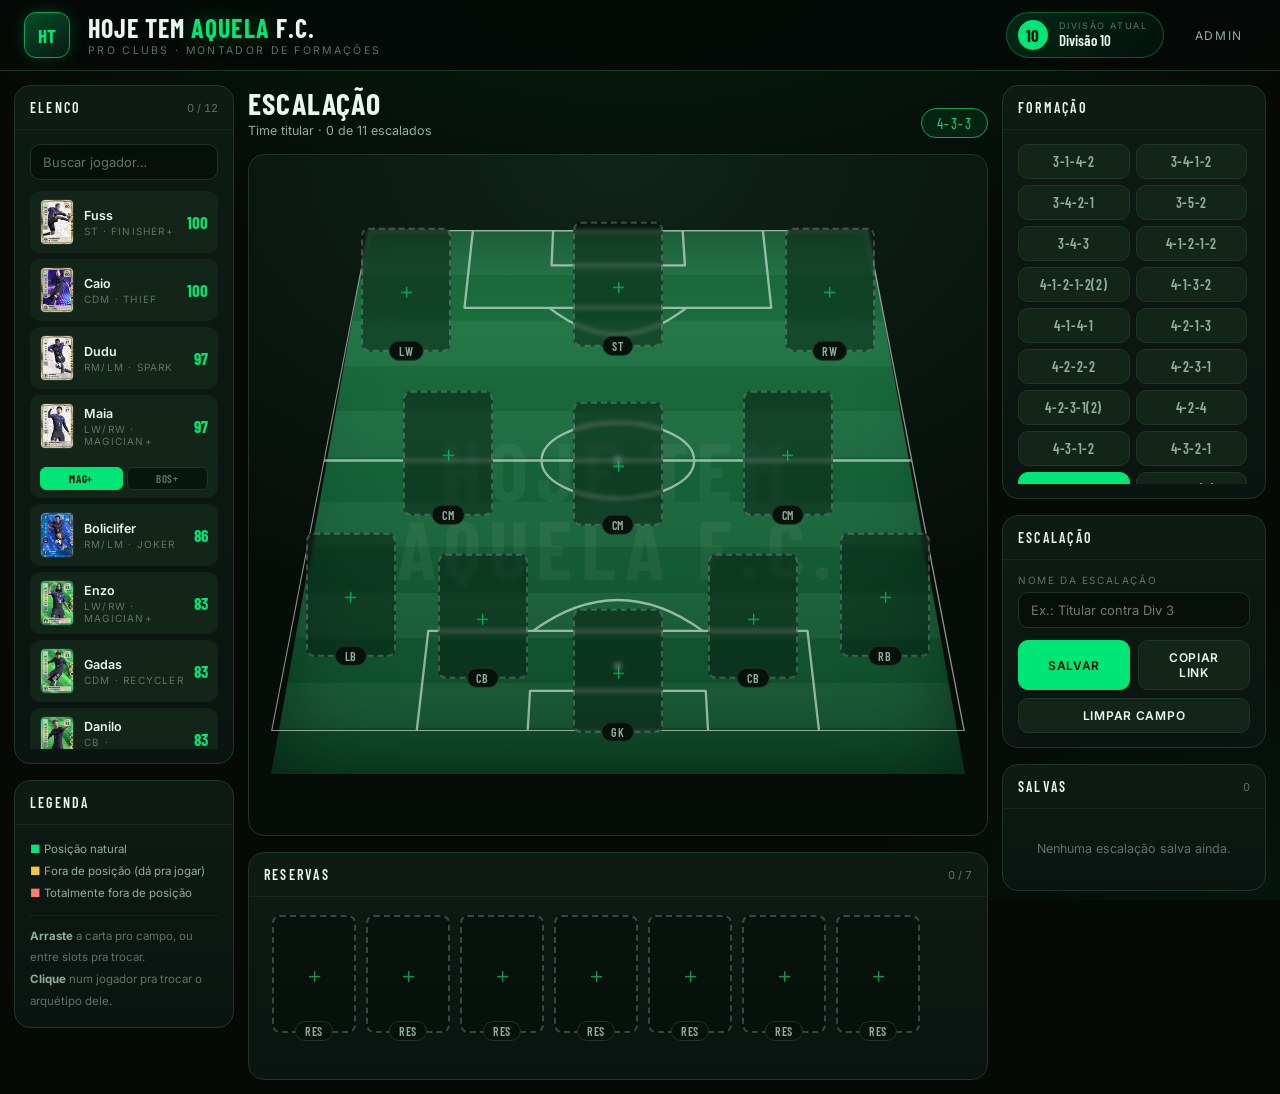
==== commit 7cb1493a: "Carta BOSS+ do Maia e ponte entre repositorio e publicado - cards/lucasvvcq/lucasvvcq-boss.jpg recor" ====
--- a/index.html
+++ b/index.html
@@ -33,6 +33,11 @@
 
   <a class="ghost-link" href="admin.html">Admin</a>
 </header>
+
+<div class="aviso-rascunho" id="avisoRascunho" hidden>
+  Você está vendo um <strong>teste do seu navegador</strong>, não o que o time vê.
+  <button class="btn" id="btnDescartarRascunho">Voltar pro publicado</button>
+</div>
 
 <main class="layout">
 
--- a/assets/css/styles.css
+++ b/assets/css/styles.css
@@ -153,6 +153,22 @@
   border: 1px solid transparent;
 }
 .ghost-link:hover { color: var(--green); border-color: var(--line); background: var(--panel); }
+
+.aviso-rascunho {
+  display: flex;
+  align-items: center;
+  justify-content: center;
+  flex-wrap: wrap;
+  gap: 12px;
+  padding: 10px 20px;
+  background: rgba(245, 197, 66, .1);
+  border-bottom: 1px solid rgba(245, 197, 66, .3);
+  color: #e0cf9a;
+  font-size: 12.5px;
+}
+.aviso-rascunho[hidden] { display: none; }
+.aviso-rascunho strong { color: var(--gold); }
+.aviso-rascunho .btn { padding: 5px 11px; font-size: 10.5px; }
 
 /* -------------------------------------------------------------------- shell */
 
@@ -901,6 +917,68 @@
 }
 .arq .ovr { font-family: var(--font-head); font-size: 16px; font-weight: 700; color: var(--green); }
 
+/* ---- sugestões para uma vaga ---- */
+
+.vaga-pos {
+  width: 100%; height: 100%;
+  display: grid; place-items: center;
+  font-family: var(--font-head);
+  font-size: 21px;
+  font-weight: 700;
+  letter-spacing: .04em;
+  color: var(--green);
+  background: rgba(0, 230, 118, .1);
+}
+
+.setor-nome.fit-natural { color: var(--green); }
+.setor-nome.fit-related { color: var(--gold); }
+.setor-nome.fit-out     { color: #ff7b6b; }
+
+.sug-lista { display: flex; flex-direction: column; gap: 6px; }
+
+.sug {
+  display: flex;
+  align-items: center;
+  gap: 11px;
+  padding: 7px 10px 7px 7px;
+  border-radius: var(--radius);
+  border: 1px solid var(--line);
+  background: var(--panel-2);
+  color: var(--txt);
+  text-align: left;
+  transition: all .12s;
+}
+.sug:hover { border-color: var(--green-dim); background: #16301f; transform: translateX(2px); }
+
+.sug-carta {
+  width: 38px; height: 53px;
+  flex: none;
+  border-radius: 5px;
+  overflow: hidden;
+  background: #08170e;
+}
+.sug-carta .card, .sug-carta .card-gen { border-radius: 5px; }
+
+.sug .txt { flex: 1; min-width: 0; }
+.sug .txt .n {
+  font-size: 13px;
+  font-weight: 600;
+  white-space: nowrap;
+  overflow: hidden;
+  text-overflow: ellipsis;
+}
+.sug .txt .d {
+  font-size: 10px;
+  text-transform: uppercase;
+  letter-spacing: .11em;
+  color: var(--txt-faint);
+  margin-top: 3px;
+  white-space: nowrap;
+  overflow: hidden;
+  text-overflow: ellipsis;
+}
+.sug .ovr { font-family: var(--font-head); font-size: 17px; font-weight: 700; color: var(--green); }
+
 .modal-pe {
   display: flex;
   gap: 8px;
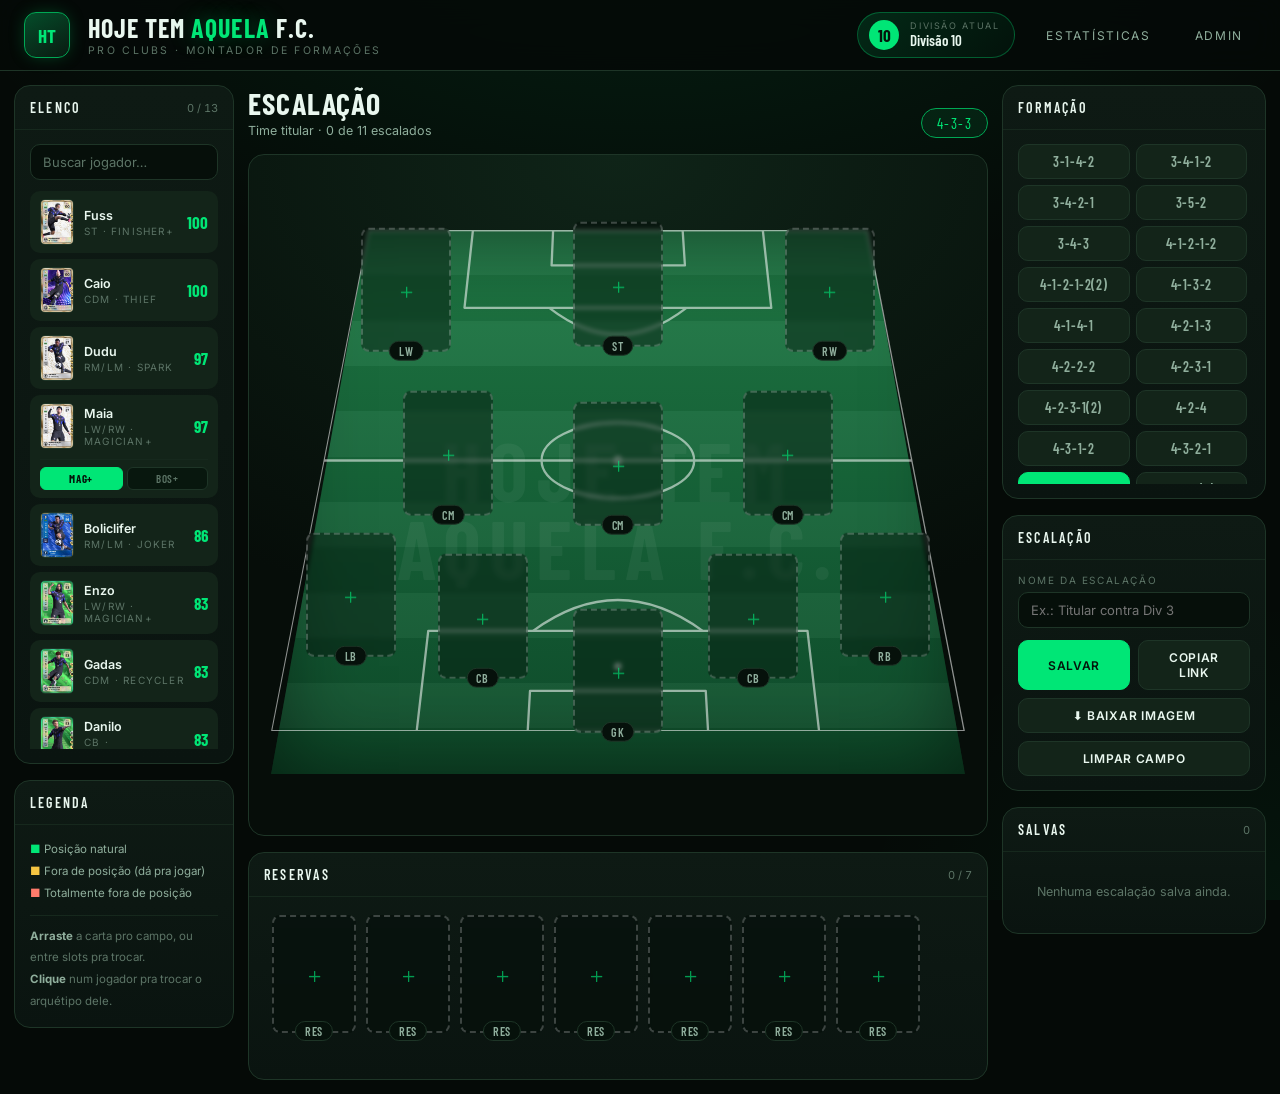
==== commit 032c2905: "Download da escalacao em imagem e aba de Estatisticas Imagem: - Botao "Baixar imagem" gera um PNG 27" ====
--- a/index.html
+++ b/index.html
@@ -31,6 +31,7 @@
     </span>
   </div>
 
+  <a class="ghost-link" href="estatisticas.html">Estatísticas</a>
   <a class="ghost-link" href="admin.html">Admin</a>
 </header>
 
@@ -136,6 +137,9 @@
           <button class="btn btn-primary" id="btnSave">Salvar</button>
           <button class="btn" id="btnShare">Copiar link</button>
         </div>
+        <div class="btn-row" style="margin-bottom:8px">
+          <button class="btn btn-block" id="btnImagem">⬇ Baixar imagem</button>
+        </div>
         <div class="btn-row">
           <button class="btn btn-danger btn-block" id="btnClear">Limpar campo</button>
         </div>
@@ -178,6 +182,7 @@
 
 <script src="assets/js/formations.js"></script>
 <script src="assets/js/archetypes.js"></script>
+<script src="assets/js/export.js"></script>
 <script src="assets/js/app.js"></script>
 </body>
 </html>
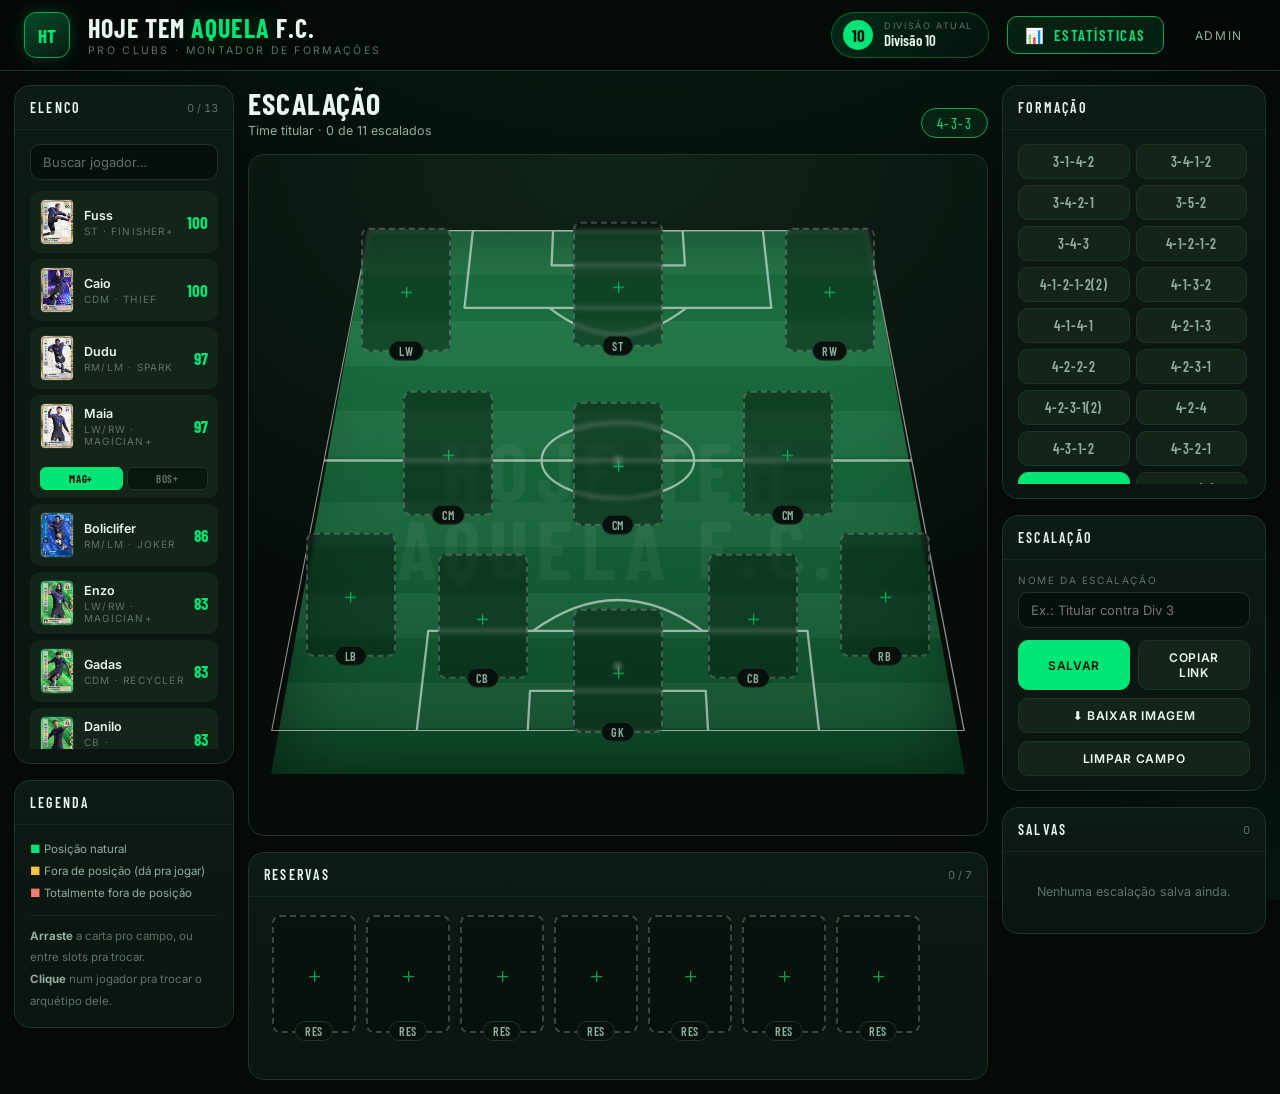
==== commit 90b90752: "Botao de navegacao visivel entre as duas telas O link fininho no canto nao chamava atencao. Virou bo" ====
--- a/index.html
+++ b/index.html
@@ -31,7 +31,9 @@
     </span>
   </div>
 
-  <a class="ghost-link" href="estatisticas.html">Estatísticas</a>
+  <a class="nav-btn" href="estatisticas.html" title="Ver as estatísticas do elenco">
+    <span class="ico">📊</span> Estatísticas
+  </a>
   <a class="ghost-link" href="admin.html">Admin</a>
 </header>
 
--- a/assets/css/styles.css
+++ b/assets/css/styles.css
@@ -151,8 +151,41 @@
   padding: 8px 12px;
   border-radius: var(--radius);
   border: 1px solid transparent;
+  white-space: nowrap;
 }
 .ghost-link:hover { color: var(--green); border-color: var(--line); background: var(--panel); }
+
+/* navegação entre as duas telas: precisa saltar aos olhos, não ser link fino */
+.nav-btn {
+  display: inline-flex;
+  align-items: center;
+  gap: 8px;
+  padding: 9px 17px;
+  border-radius: var(--radius);
+  border: 1px solid var(--green-dim);
+  background: rgba(0, 230, 118, .1);
+  color: var(--green);
+  font-family: var(--font-head);
+  font-size: 15px;
+  font-weight: 600;
+  letter-spacing: .1em;
+  text-transform: uppercase;
+  text-decoration: none;
+  white-space: nowrap;
+  transition: all .13s;
+}
+.nav-btn:hover {
+  background: var(--green);
+  border-color: var(--green);
+  color: #04140b;
+  box-shadow: 0 0 20px -5px var(--glow);
+}
+.nav-btn .ico { font-size: 15px; line-height: 1; }
+
+@media (max-width: 620px) {
+  .nav-btn { padding: 7px 12px; font-size: 13px; letter-spacing: .06em; }
+  .nav-btn .rotulo-longo { display: none; }
+}
 
 .aviso-rascunho {
   display: flex;
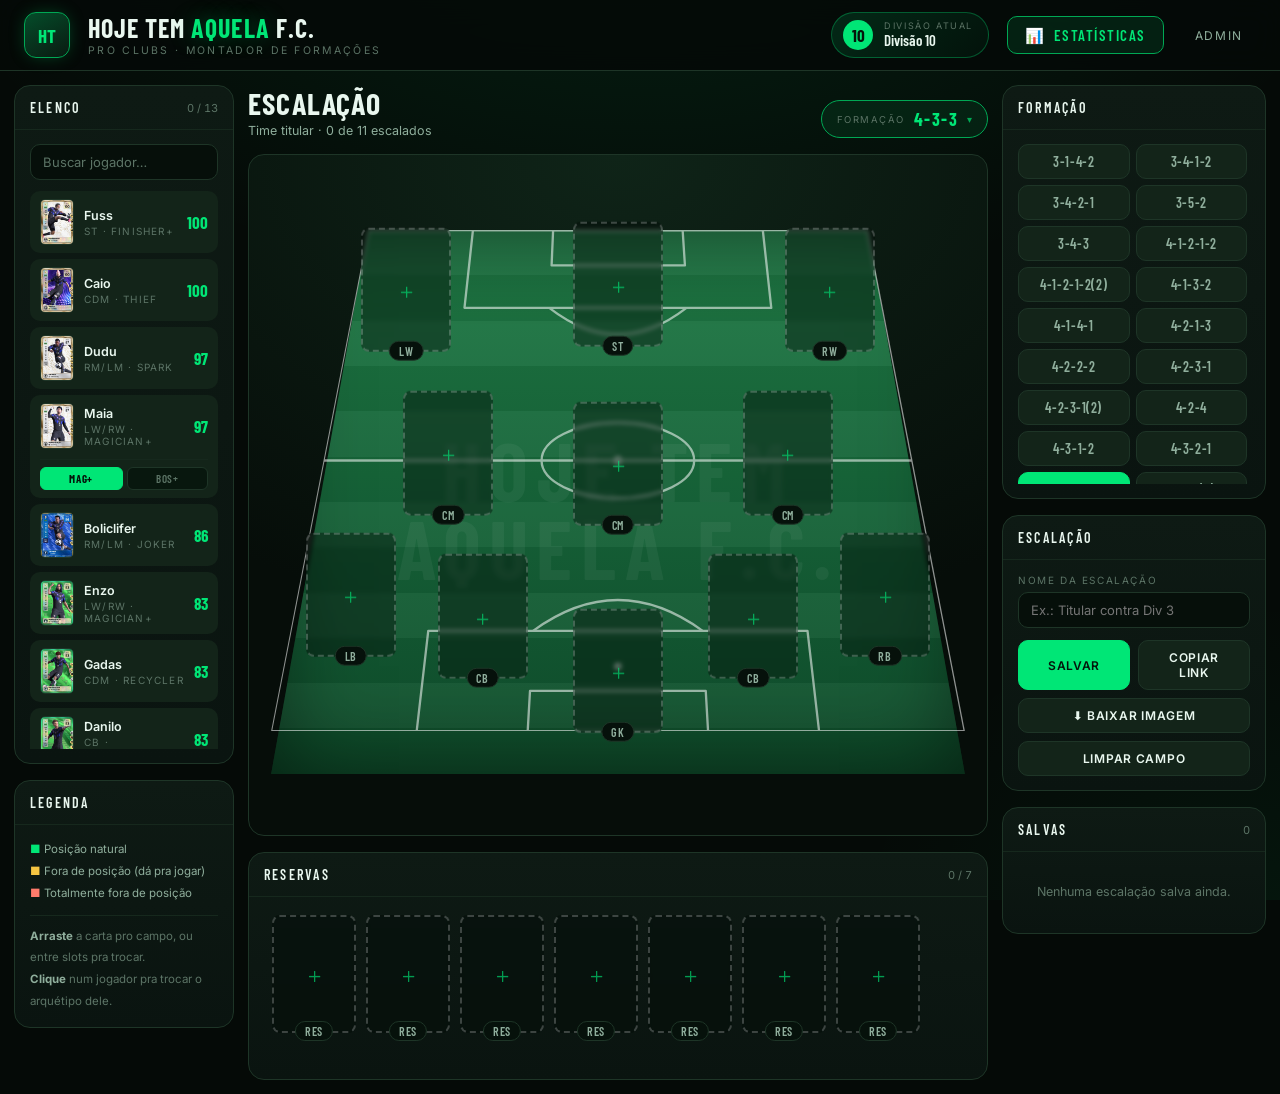
==== commit 8f008752: "Formacao mais achavel: botao com menu e ordem nova no celular - O numero da formacao virou botao ("F" ====
--- a/index.html
+++ b/index.html
@@ -79,7 +79,11 @@
         <h1>Escalação</h1>
         <div class="sub" id="squadSubtitle">Time titular · 11 jogadores</div>
       </div>
-      <span class="formation-tag" id="formationTag">4-3-3</span>
+      <button class="formation-tag" id="formationTag" title="Trocar a formação">
+        <span class="ft-rotulo">Formação</span>
+        <span class="ft-valor">4-3-3</span>
+        <span class="ft-seta">▾</span>
+      </button>
     </div>
 
     <div class="pitch-wrap" id="pitch">
--- a/assets/css/styles.css
+++ b/assets/css/styles.css
@@ -263,16 +263,45 @@
 }
 .stage-head .sub { font-size: 12.5px; color: var(--txt-dim); margin-top: 2px; }
 
+/* o número da formação é um botão: clicou, abre a lista das 29 */
 .formation-tag {
-  font-family: var(--font-head);
-  font-size: 15px;
-  letter-spacing: .1em;
-  color: var(--green);
+  display: inline-flex;
+  align-items: center;
+  gap: 9px;
+  padding: 7px 15px;
+  border-radius: 999px;
   border: 1px solid var(--green-dim);
   background: rgba(0, 230, 118, .08);
-  border-radius: 999px;
-  padding: 5px 15px;
-}
+  transition: all .13s;
+}
+.formation-tag:hover {
+  background: rgba(0, 230, 118, .18);
+  border-color: var(--green);
+  box-shadow: 0 0 18px -6px var(--glow);
+}
+.formation-tag .ft-rotulo {
+  font-size: 9.5px;
+  text-transform: uppercase;
+  letter-spacing: .16em;
+  color: var(--txt-faint);
+}
+.formation-tag .ft-valor {
+  font-family: var(--font-head);
+  font-size: 18px;
+  font-weight: 700;
+  letter-spacing: .08em;
+  color: var(--green);
+}
+.formation-tag .ft-seta { font-size: 10px; color: var(--green-dim); }
+.formation-tag:hover .ft-seta { color: var(--green); }
+
+/* grade das formações dentro do modal */
+.form-modal-grid {
+  display: grid;
+  grid-template-columns: repeat(auto-fill, minmax(96px, 1fr));
+  gap: 7px;
+}
+.form-modal-grid .formation-btn { padding: 11px 4px; font-size: 15px; }
 
 .pitch-wrap {
   position: relative;
@@ -1056,9 +1085,20 @@
     grid-template-columns: minmax(0, 1fr);
     padding: 12px;
   }
-  .col-left  { order: 2; }
-  .stage     { order: 1; }
-  .col-right { order: 3; }
+
+  /* No celular a ordem importa: campo, depois a FORMAÇÃO, só então o elenco.
+     Assim dá pra escolher o esquema antes de sair arrastando todo mundo.
+     'display: contents' solta os painéis da coluna para poder ordenar um a um. */
+  .col-right { display: contents; }
+  .stage                    { order: 1; }
+  .col-right > .panel:nth-of-type(1) { order: 2; }   /* formação  */
+  .col-left                 { order: 3; }            /* elenco    */
+  .col-right > .panel:nth-of-type(2) { order: 4; }   /* escalação */
+  .col-right > .panel:nth-of-type(3) { order: 5; }   /* salvas    */
+
+  /* com display:contents o espaçamento passa a ser o gap do grid */
+  .col-right > .panel + .panel { margin-top: 0; }
+
   .roster-list { max-height: none; }
   .formation-grid { grid-template-columns: repeat(3, 1fr); max-height: none; }
 }
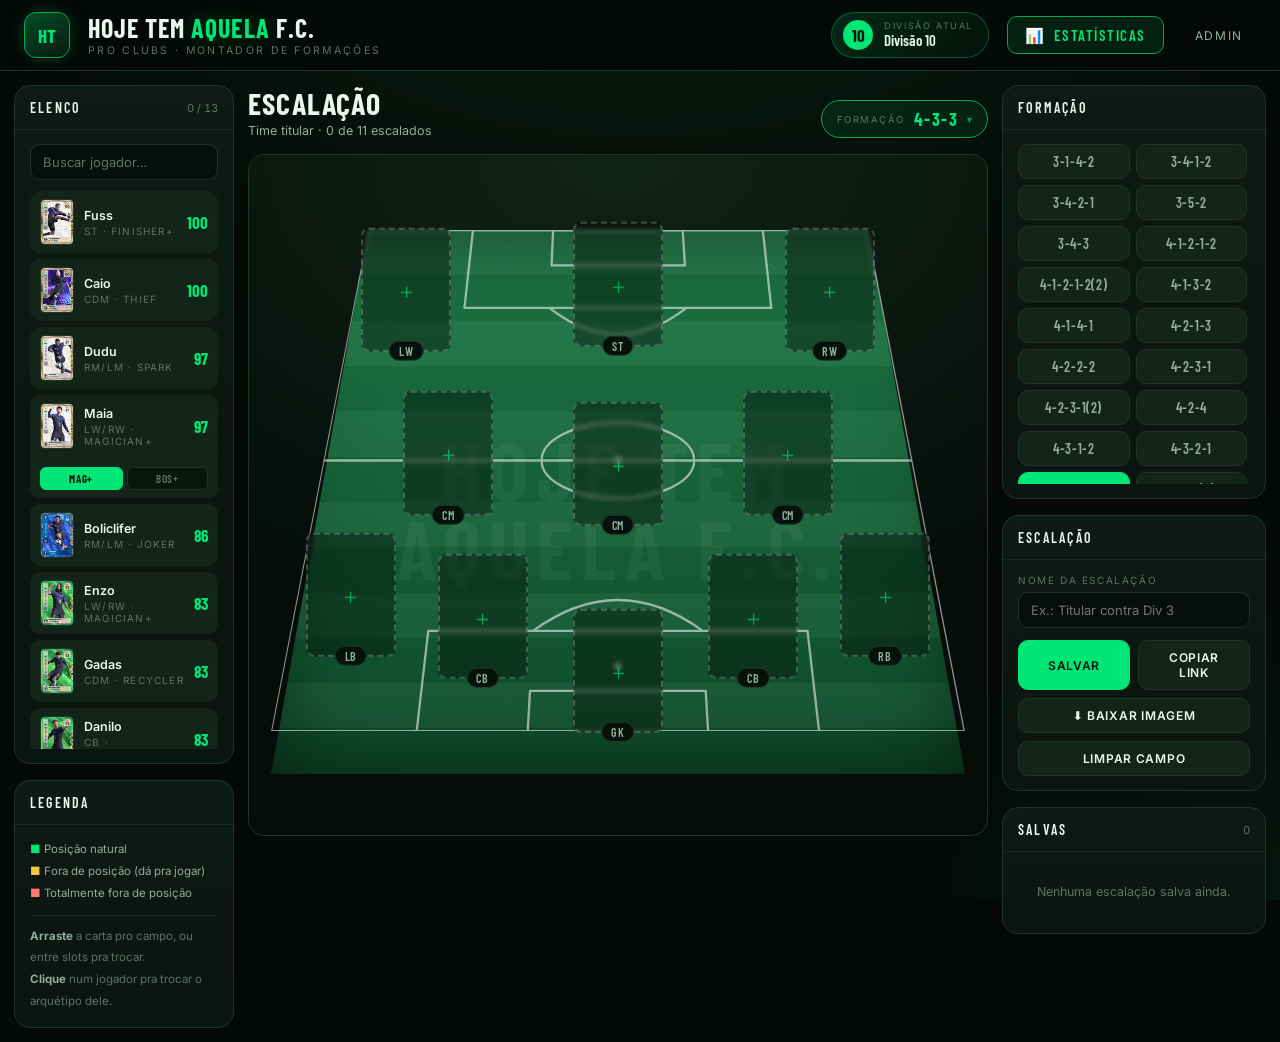
==== commit 24618f4a: "Remove as reservas: no Clubs nao existe banco Tirado da tela, do estado, do link compartilhado e da " ====
--- a/index.html
+++ b/index.html
@@ -112,15 +112,6 @@
       <!-- slots injetados por JS -->
     </div>
 
-    <section class="panel">
-      <div class="panel-head">
-        <h3>Reservas</h3>
-        <span class="count" id="benchCount">0 / 7</span>
-      </div>
-      <div class="panel-body">
-        <div class="bench" id="bench"></div>
-      </div>
-    </section>
   </div>
 
   <!-- ============================================================== DIREITA -->
--- a/assets/css/styles.css
+++ b/assets/css/styles.css
@@ -548,27 +548,6 @@
   overflow: hidden;
   text-overflow: ellipsis;
 }
-
-/* ------------------------------------------------------------------- reservas */
-
-.bench {
-  display: flex;
-  gap: 10px;
-  overflow-x: auto;
-  padding: 4px 8px 32px;   /* espaço para a posição e o nome embaixo da carta */
-}
-.bench .bench-slot {
-  position: relative;
-  transform: none;            /* anula o centramento usado pelos slots do campo */
-  flex: 0 0 84px;
-  width: 84px;
-  height: 118px;
-  cursor: pointer;
-}
-.bench .bench-slot .slot-inner { width: 100%; height: 100%; }
-.bench .bench-slot:hover .slot-inner { transform: translateY(-4px); }
-.bench .bench-slot .slot-pos  { bottom: -8px; }
-.bench .bench-slot .slot-name { bottom: -28px; max-width: 128%; }
 
 /* --------------------------------------------------------------------- elenco */
 
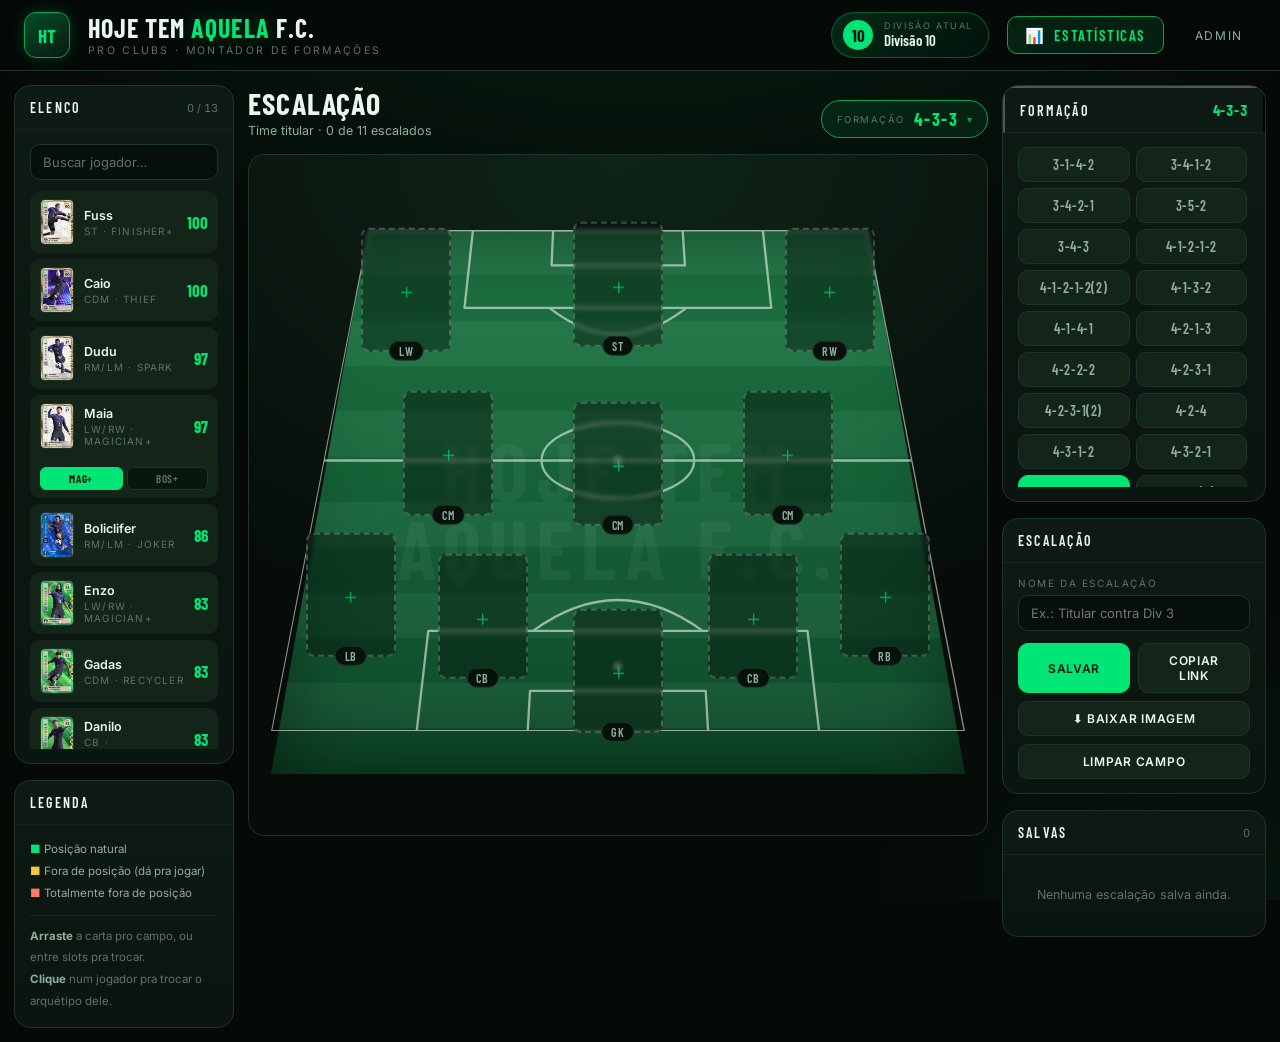
==== commit 35251f43: "Painel das formacoes recolhivel no celular A grade das 29 empurrava o elenco 622px pra baixo, o que " ====
--- a/index.html
+++ b/index.html
@@ -116,9 +116,15 @@
 
   <!-- ============================================================== DIREITA -->
   <div class="col-right">
-    <section class="panel">
-      <div class="panel-head"><h3>Formação</h3></div>
-      <div class="panel-body">
+    <section class="panel painel-formacao" id="painelFormacao">
+      <button class="panel-head" id="cabecalhoFormacao" aria-expanded="true" aria-controls="corpoFormacao">
+        <h3>Formação</h3>
+        <span class="count">
+          <span class="fp-atual" id="formacaoNoPainel">4-3-3</span>
+          <span class="fp-seta">▾</span>
+        </span>
+      </button>
+      <div class="panel-body" id="corpoFormacao">
         <div class="formation-grid" id="formationGrid"></div>
       </div>
     </section>
--- a/assets/css/styles.css
+++ b/assets/css/styles.css
@@ -244,6 +244,27 @@
   font-variant-numeric: tabular-nums;
 }
 .panel-body { padding: 14px 15px; }
+
+/* --------------------------------------------------- painel da formação */
+
+/* O cabeçalho é um <button> para poder recolher no celular; no desktop ele
+   não faz nada e precisa parecer o cabeçalho dos outros painéis. */
+.painel-formacao .panel-head {
+  width: 100%;
+  border-radius: 0;
+  background: none;
+  cursor: default;
+  text-align: left;
+  font: inherit;
+}
+.painel-formacao .fp-atual {
+  font-family: var(--font-head);
+  font-size: 15px;
+  font-weight: 700;
+  letter-spacing: .06em;
+  color: var(--green);
+}
+.painel-formacao .fp-seta { display: none; }
 
 /* --------------------------------------------------------------------- pitch */
 
@@ -1080,6 +1101,21 @@
 
   .roster-list { max-height: none; }
   .formation-grid { grid-template-columns: repeat(3, 1fr); max-height: none; }
+
+  /* A grade das 29 empurraria o elenco pra bem longe do campo, e aí arrastar
+     um jogador vira uma rolagem enorme. No celular ela começa recolhida:
+     fica uma barrinha mostrando a formação atual, e abre no toque. */
+  .painel-formacao .panel-head { cursor: pointer; }
+  .painel-formacao .panel-head:active { background: rgba(0, 230, 118, .07); }
+  .painel-formacao .fp-seta {
+    display: inline-block;
+    margin-left: 7px;
+    color: var(--green-dim);
+    transition: transform .16s ease;
+  }
+  .painel-formacao.is-colapsado .panel-head { border-bottom: none; }
+  .painel-formacao.is-colapsado .panel-body { display: none; }
+  .painel-formacao.is-colapsado .fp-seta { transform: rotate(-90deg); }
 }
 
 @media (max-width: 620px) {
